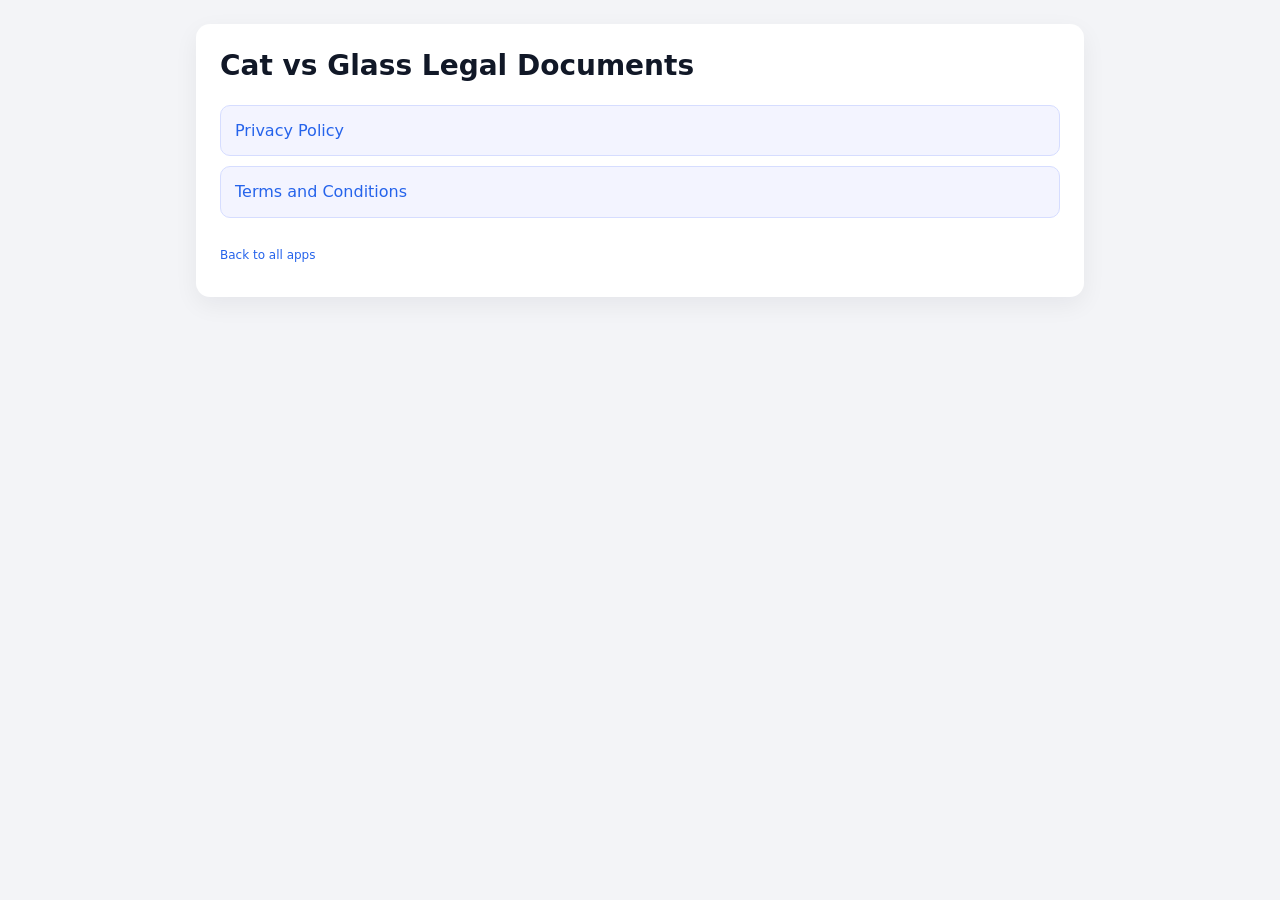
==== cat-vs-glass/index.html @ fed7ea97 "add cat vs glass terms and privacy docs" ====
<!doctype html>
<html lang="en">
  <head>
    <meta charset="utf-8" />
    <meta name="viewport" content="width=device-width, initial-scale=1" />
    <title>Cat vs Glass Legal Documents</title>
    <meta name="description" content="Legal documents for Cat vs Glass." />
    <link rel="stylesheet" href="../style.css" />
  </head>
  <body>
    <main class="legal-main">
      <h1>Cat vs Glass Legal Documents</h1>
      <ul class="doc-list">
        <li><a href="privacy.html">Privacy Policy</a></li>
        <li><a href="terms.html">Terms and Conditions</a></li>
      </ul>
      <p class="small"><a href="../index.html">Back to all apps</a></p>
    </main>
  </body>
</html>
---- style.css ----
body {
  font-family: system-ui, -apple-system, BlinkMacSystemFont, "Segoe UI", Arial,
    sans-serif;
  margin: 0;
  padding: 0;
  line-height: 1.6;
  background: #f3f4f7;
  color: #222;
}

.legal-main {
  max-width: 840px;
  margin: 24px auto;
  padding: 20px 24px;
  background: #ffffff;
  border-radius: 14px;
  box-shadow: 0 8px 24px rgba(15, 23, 42, 0.06);
}

h1,
h2,
h3 {
  color: #111827;
}

h1 {
  margin: 0 0 10px;
  font-size: 28px;
  font-weight: 700;
}

h2 {
  margin: 28px 0 10px;
  font-size: 20px;
  font-weight: 600;
}

h3 {
  margin: 18px 0 8px;
  font-size: 17px;
  font-weight: 600;
}

p {
  margin: 0 0 12px;
}

ul {
  padding-left: 20px;
  margin: 0 0 12px;
}

a {
  color: #2563eb;
  text-decoration: none;
}

a:hover,
a:focus {
  text-decoration: underline;
  outline: none;
}

.doc-list {
  list-style: none;
  padding: 0;
  margin: 16px 0 0;
}

.doc-list li {
  margin-bottom: 10px;
}

.doc-list a {
  display: block;
  padding: 12px 14px;
  border-radius: 10px;
  background: #f3f4ff;
  border: 1px solid #d6ddff;
  font-weight: 500;
}

.doc-list a:hover,
.doc-list a:focus {
  background: #e0e7ff;
  text-decoration: none;
}

.app-card {
  padding: 14px 16px;
  border: 1px solid #e5e7eb;
  border-radius: 12px;
  margin: 14px 0;
  background: #fff;
}

.app-card h2 {
  margin-top: 0;
}

.small,
em {
  color: #6b7280;
}

.small {
  margin-top: 28px;
  font-size: 12px;
}

code {
  background: #f6f8fa;
  border: 1px solid #e6e6e6;
  padding: 0 0.25em;
  border-radius: 4px;
  font-family: ui-monospace, SFMono-Regular, Menlo, Consolas, "Liberation Mono",
    monospace;
  font-size: 0.95em;
}

@media (max-width: 480px) {
  .legal-main {
    margin: 12px;
    padding: 14px;
  }

  h1 {
    font-size: 24px;
  }

  h2 {
    font-size: 18px;
  }
}

@media (prefers-color-scheme: dark) {
  body {
    background: #020617;
    color: #e5e7eb;
  }

  .legal-main,
  .app-card {
    background: #020617;
    border-color: #111827;
    box-shadow: 0 10px 30px rgba(0, 0, 0, 0.5);
  }

  h1,
  h2,
  h3 {
    color: #f9fafb;
  }

  a {
    color: #60a5fa;
  }

  code {
    background: #020617;
    border-color: #1f2933;
  }

  .doc-list a {
    background: #020617;
    border-color: #1f2937;
    color: #e5e7eb;
  }

  .doc-list a:hover,
  .doc-list a:focus {
    background: #0b1120;
  }
}
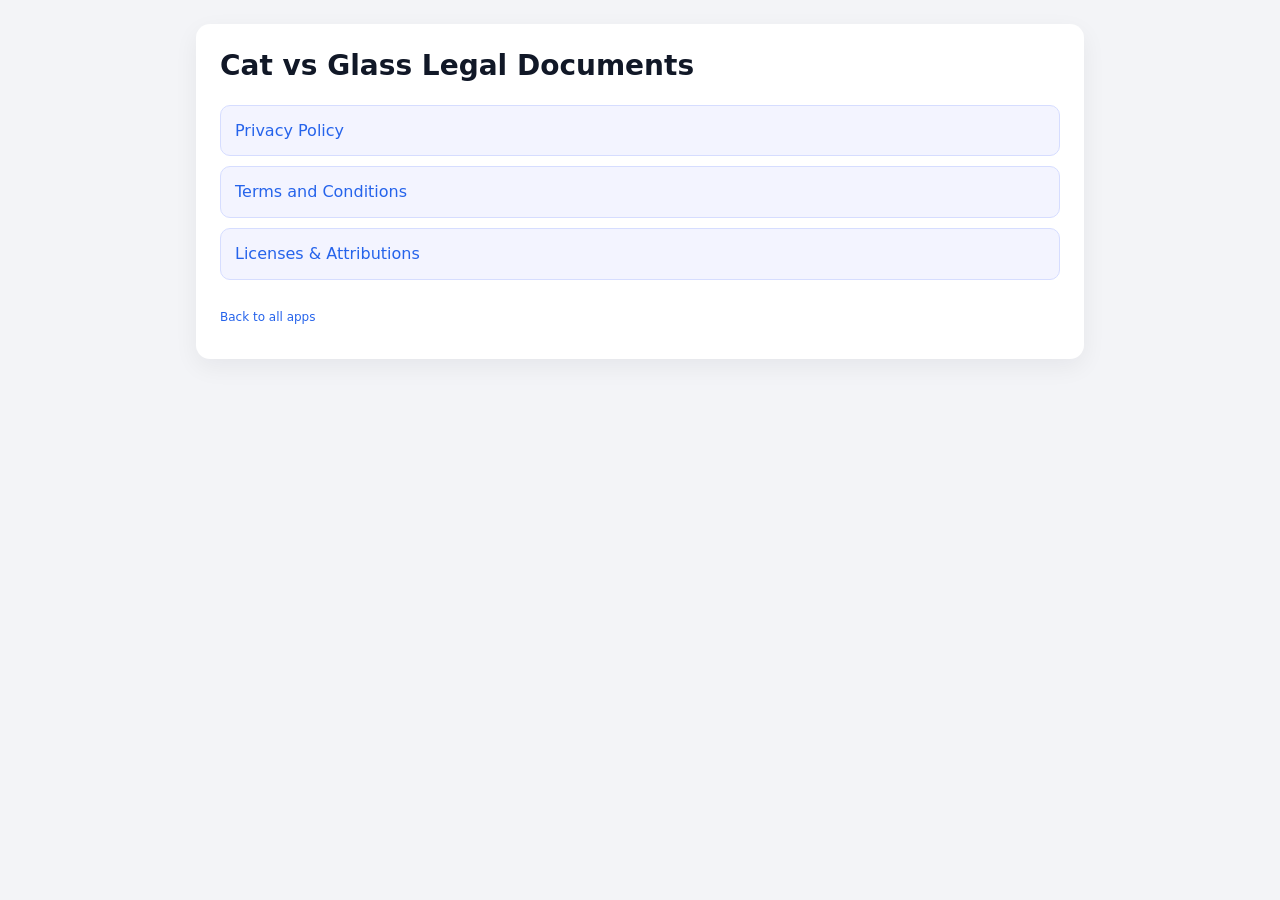
==== commit 182d27eb: "update cat vs glass legal pages" ====
--- a/cat-vs-glass/index.html
+++ b/cat-vs-glass/index.html
@@ -4,7 +4,7 @@
     <meta charset="utf-8" />
     <meta name="viewport" content="width=device-width, initial-scale=1" />
     <title>Cat vs Glass Legal Documents</title>
-    <meta name="description" content="Legal documents for Cat vs Glass." />
+    <meta name="description" content="Legal documents and third-party attributions for Cat vs Glass." />
     <link rel="stylesheet" href="../style.css" />
   </head>
   <body>
@@ -13,6 +13,7 @@
       <ul class="doc-list">
         <li><a href="privacy.html">Privacy Policy</a></li>
         <li><a href="terms.html">Terms and Conditions</a></li>
+        <li><a href="licenses.html">Licenses &amp; Attributions</a></li>
       </ul>
       <p class="small"><a href="../index.html">Back to all apps</a></p>
     </main>
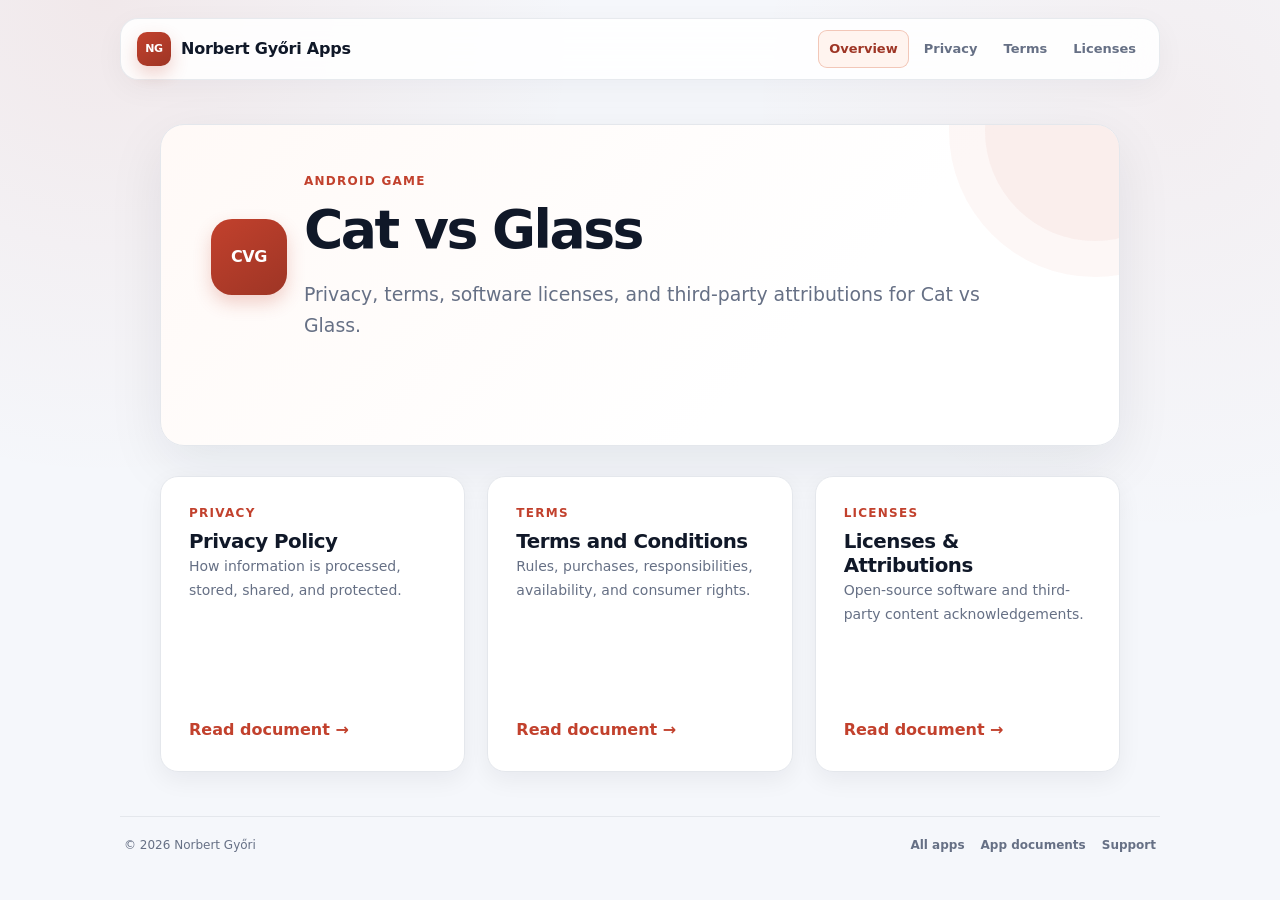
==== commit 9874fd94: "Restyle legal site" ====
--- a/cat-vs-glass/index.html
+++ b/cat-vs-glass/index.html
@@ -1,21 +1,14 @@
-<!doctype html>
+<!DOCTYPE html>
+
 <html lang="en">
-  <head>
-    <meta charset="utf-8" />
-    <meta name="viewport" content="width=device-width, initial-scale=1" />
-    <title>Cat vs Glass Legal Documents</title>
-    <meta name="description" content="Legal documents and third-party attributions for Cat vs Glass." />
-    <link rel="stylesheet" href="../style.css" />
-  </head>
-  <body>
-    <main class="legal-main">
-      <h1>Cat vs Glass Legal Documents</h1>
-      <ul class="doc-list">
-        <li><a href="privacy.html">Privacy Policy</a></li>
-        <li><a href="terms.html">Terms and Conditions</a></li>
-        <li><a href="licenses.html">Licenses &amp; Attributions</a></li>
-      </ul>
-      <p class="small"><a href="../index.html">Back to all apps</a></p>
-    </main>
-  </body>
-</html>
+<head>
+<meta charset="utf-8"/>
+<meta content="width=device-width, initial-scale=1" name="viewport"/>
+<meta content="light dark" name="color-scheme"/>
+<meta content="#111827" name="theme-color"/>
+<title>Cat vs Glass — Legal Documents</title>
+<meta content="Privacy, terms, software licenses, and third-party attributions for Cat vs Glass." name="description"/>
+<link href="../style.css" rel="stylesheet"/>
+</head>
+<body class="theme-cat"><div class="site-shell"><header class="site-header"><div class="header-inner"><a aria-label="Norbert Győri Apps home" class="brand" href="../index.html"><span aria-hidden="true" class="brand-mark">NG</span><span class="brand-name">Norbert Győri Apps</span></a><nav aria-label="Cat vs Glass legal documents" class="app-nav"><a aria-current="page" href="index.html">Overview</a><a href="privacy.html">Privacy</a><a href="terms.html">Terms</a><a href="licenses.html">Licenses</a></nav></div></header><main class="app-overview"><section class="app-hero"><div class="app-identity"><span aria-hidden="true" class="app-icon app-icon-large">CVG</span><div><p class="eyebrow">Android game</p><h1>Cat vs Glass</h1><p class="lead">Privacy, terms, software licenses, and third-party attributions for Cat vs Glass.</p></div></div></section><section aria-label="Legal documents" class="document-grid"><article class="document-link-card"><span class="document-kicker">Privacy</span><h2><a href="privacy.html">Privacy Policy</a></h2><p>How information is processed, stored, shared, and protected.</p><a class="primary-link" href="privacy.html">Read document →</a></article><article class="document-link-card"><span class="document-kicker">Terms</span><h2><a href="terms.html">Terms and Conditions</a></h2><p>Rules, purchases, responsibilities, availability, and consumer rights.</p><a class="primary-link" href="terms.html">Read document →</a></article><article class="document-link-card"><span class="document-kicker">Licenses</span><h2><a href="licenses.html">Licenses &amp; Attributions</a></h2><p>Open-source software and third-party content acknowledgements.</p><a class="primary-link" href="licenses.html">Read document →</a></article></section></main><footer class="site-footer"><div class="footer-inner"><p>© 2026 Norbert Győri</p><div class="footer-links"><a href="../index.html">All apps</a><a href="index.html">App documents</a><a href="mailto:noisenest.app@gmail.com">Support</a></div></div></footer></div></body>
+</html>
--- a/style.css
+++ b/style.css
@@ -1,174 +1,828 @@
+:root {
+  color-scheme: light dark;
+  --page-bg: #f5f7fb;
+  --surface: #ffffff;
+  --surface-muted: #f8fafc;
+  --text: #182033;
+  --text-muted: #667085;
+  --heading: #101828;
+  --border: #e4e7ec;
+  --border-strong: #d0d5dd;
+  --shadow: 0 18px 55px rgba(16, 24, 40, 0.08);
+  --shadow-soft: 0 8px 24px rgba(16, 24, 40, 0.06);
+  --accent: #475467;
+  --accent-strong: #344054;
+  --accent-soft: #f2f4f7;
+  --accent-border: #d0d5dd;
+  --focus-ring: rgba(37, 99, 235, 0.32);
+  --radius-xl: 24px;
+  --radius-lg: 18px;
+  --radius-md: 13px;
+  --content-width: 960px;
+  font-family: Inter, ui-sans-serif, system-ui, -apple-system, BlinkMacSystemFont,
+    "Segoe UI", sans-serif;
+}
+
+.theme-cat {
+  --accent: #c2412d;
+  --accent-strong: #9e3525;
+  --accent-soft: #fff4ef;
+  --accent-border: #f2c7b8;
+}
+
+.theme-noise {
+  --accent: #5b55b8;
+  --accent-strong: #47419a;
+  --accent-soft: #f4f3ff;
+  --accent-border: #d5d2f7;
+}
+
+* {
+  box-sizing: border-box;
+}
+
+html {
+  scroll-behavior: smooth;
+}
+
 body {
-  font-family: system-ui, -apple-system, BlinkMacSystemFont, "Segoe UI", Arial,
-    sans-serif;
+  min-width: 320px;
   margin: 0;
-  padding: 0;
-  line-height: 1.6;
-  background: #f3f4f7;
-  color: #222;
-}
-
-.legal-main {
-  max-width: 840px;
-  margin: 24px auto;
-  padding: 20px 24px;
-  background: #ffffff;
-  border-radius: 14px;
-  box-shadow: 0 8px 24px rgba(15, 23, 42, 0.06);
+  background:
+    radial-gradient(circle at 8% 0%, color-mix(in srgb, var(--accent) 8%, transparent), transparent 30rem),
+    radial-gradient(circle at 92% 12%, color-mix(in srgb, var(--accent) 5%, transparent), transparent 27rem),
+    var(--page-bg);
+  color: var(--text);
+  font-size: 16px;
+  line-height: 1.72;
+  -webkit-font-smoothing: antialiased;
+  text-rendering: optimizeLegibility;
+}
+
+.site-shell {
+  min-height: 100vh;
+  display: flex;
+  flex-direction: column;
+}
+
+.site-header {
+  padding: 18px 24px 0;
+}
+
+.header-inner,
+.footer-inner {
+  width: min(100%, calc(var(--content-width) + 80px));
+  margin: 0 auto;
+}
+
+.header-inner {
+  min-height: 62px;
+  padding: 10px 12px 10px 16px;
+  display: flex;
+  align-items: center;
+  justify-content: space-between;
+  gap: 18px;
+  border: 1px solid color-mix(in srgb, var(--border) 88%, transparent);
+  border-radius: 18px;
+  background: color-mix(in srgb, var(--surface) 88%, transparent);
+  box-shadow: 0 8px 30px rgba(16, 24, 40, 0.045);
+  backdrop-filter: blur(16px);
+  -webkit-backdrop-filter: blur(16px);
+}
+
+.brand {
+  display: inline-flex;
+  align-items: center;
+  gap: 10px;
+  color: var(--heading);
+  font-weight: 720;
+  letter-spacing: -0.015em;
+  white-space: nowrap;
+}
+
+.brand:hover {
+  text-decoration: none;
+}
+
+.brand-mark,
+.app-icon {
+  display: inline-grid;
+  place-items: center;
+  flex: 0 0 auto;
+  background: linear-gradient(145deg, var(--accent), var(--accent-strong));
+  color: #fff;
+  box-shadow: 0 8px 18px color-mix(in srgb, var(--accent) 23%, transparent);
+  font-weight: 800;
+  letter-spacing: -0.03em;
+}
+
+.brand-mark {
+  width: 34px;
+  height: 34px;
+  border-radius: 10px;
+  font-size: 11px;
+}
+
+.header-label {
+  color: var(--text-muted);
+  font-size: 13px;
+  font-weight: 600;
+}
+
+.app-nav {
+  display: flex;
+  align-items: center;
+  gap: 4px;
+  overflow-x: auto;
+  scrollbar-width: none;
+}
+
+.app-nav::-webkit-scrollbar {
+  display: none;
+}
+
+.app-nav a {
+  padding: 8px 11px;
+  border-radius: 9px;
+  color: var(--text-muted);
+  font-size: 13px;
+  font-weight: 650;
+  white-space: nowrap;
+}
+
+.app-nav a:hover,
+.app-nav a:focus-visible {
+  color: var(--accent-strong);
+  background: var(--accent-soft);
+  text-decoration: none;
+}
+
+.app-nav a[aria-current="page"] {
+  color: var(--accent-strong);
+  background: var(--accent-soft);
+  box-shadow: inset 0 0 0 1px var(--accent-border);
+}
+
+main {
+  width: min(calc(100% - 32px), var(--content-width));
+  margin: 44px auto;
+  flex: 1;
+}
+
+.landing-main,
+.app-overview {
+  display: grid;
+  gap: 30px;
+}
+
+.landing-hero,
+.app-hero {
+  padding: 48px 50px;
+  overflow: hidden;
+  position: relative;
+  border: 1px solid var(--border);
+  border-radius: var(--radius-xl);
+  background:
+    linear-gradient(135deg, color-mix(in srgb, var(--accent-soft) 52%, var(--surface)), var(--surface) 66%);
+  box-shadow: var(--shadow);
+}
+
+.landing-hero::after,
+.app-hero::after {
+  content: "";
+  position: absolute;
+  width: 220px;
+  height: 220px;
+  right: -86px;
+  top: -104px;
+  border-radius: 50%;
+  background: color-mix(in srgb, var(--accent) 9%, transparent);
+  box-shadow: 0 0 0 36px color-mix(in srgb, var(--accent) 4%, transparent);
+  pointer-events: none;
+}
+
+.eyebrow,
+.app-type,
+.document-kicker {
+  margin: 0 0 8px;
+  color: var(--accent);
+  font-size: 12px;
+  font-weight: 800;
+  letter-spacing: 0.105em;
+  line-height: 1.35;
+  text-transform: uppercase;
 }
 
 h1,
 h2,
 h3 {
-  color: #111827;
+  color: var(--heading);
+  line-height: 1.23;
+  text-wrap: balance;
 }
 
 h1 {
-  margin: 0 0 10px;
-  font-size: 28px;
+  margin: 0;
+  font-size: clamp(2rem, 5vw, 3.35rem);
+  font-weight: 790;
+  letter-spacing: -0.046em;
+}
+
+h2 {
+  margin: 2.25em 0 0.55em;
+  font-size: clamp(1.25rem, 2.4vw, 1.58rem);
+  font-weight: 760;
+  letter-spacing: -0.025em;
+  scroll-margin-top: 24px;
+}
+
+h3 {
+  margin: 1.65em 0 0.45em;
+  font-size: 1.08rem;
+  font-weight: 750;
+  letter-spacing: -0.012em;
+}
+
+.lead {
+  max-width: 720px;
+  margin: 16px 0 0;
+  color: var(--text-muted);
+  font-size: clamp(1.03rem, 2vw, 1.18rem);
+  line-height: 1.65;
+}
+
+p {
+  margin: 0 0 1em;
+}
+
+ul,
+ol {
+  margin: 0 0 1.15em;
+  padding-left: 1.4em;
+}
+
+li {
+  padding-left: 0.18em;
+  margin: 0.32em 0;
+}
+
+li::marker {
+  color: var(--accent);
+}
+
+a {
+  color: var(--accent);
+  font-weight: 600;
+  text-decoration: none;
+  text-underline-offset: 0.18em;
+}
+
+a:hover {
+  text-decoration: underline;
+}
+
+a:focus-visible,
+summary:focus-visible {
+  outline: 3px solid var(--focus-ring);
+  outline-offset: 3px;
+  border-radius: 5px;
+}
+
+.app-grid,
+.document-grid {
+  display: grid;
+  grid-template-columns: repeat(2, minmax(0, 1fr));
+  gap: 22px;
+}
+
+.app-card,
+.document-link-card {
+  position: relative;
+  padding: 28px;
+  border: 1px solid var(--border);
+  border-radius: var(--radius-lg);
+  background: var(--surface);
+  box-shadow: var(--shadow-soft);
+}
+
+.app-card {
+  display: flex;
+  flex-direction: column;
+  min-height: 330px;
+  overflow: hidden;
+}
+
+.app-card::before {
+  content: "";
+  position: absolute;
+  inset: 0 0 auto;
+  height: 4px;
+  background: linear-gradient(90deg, var(--accent), color-mix(in srgb, var(--accent) 35%, transparent));
+}
+
+.app-card-top,
+.app-identity {
+  display: flex;
+  align-items: center;
+  gap: 17px;
+}
+
+.app-icon {
+  width: 52px;
+  height: 52px;
+  border-radius: 15px;
+  font-size: 12px;
+}
+
+.app-icon-large {
+  width: 76px;
+  height: 76px;
+  border-radius: 21px;
+  font-size: 16px;
+}
+
+.app-card h2,
+.document-link-card h2 {
+  margin: 0;
+}
+
+.app-card h2 {
+  font-size: 1.38rem;
+}
+
+.app-card h2 a,
+.document-link-card h2 a {
+  color: var(--heading);
+}
+
+.app-type {
+  margin-bottom: 4px;
+}
+
+.app-description {
+  margin: 22px 0;
+  color: var(--text-muted);
+}
+
+.card-links {
+  display: flex;
+  flex-wrap: wrap;
+  gap: 8px;
+  margin-bottom: 24px;
+}
+
+.card-links a,
+.document-footer-nav a {
+  padding: 7px 10px;
+  border: 1px solid var(--accent-border);
+  border-radius: 999px;
+  background: var(--accent-soft);
+  font-size: 12px;
+}
+
+.primary-link {
+  margin-top: auto;
+  font-weight: 750;
+}
+
+.verification-note {
+  margin: 0;
+  color: var(--text-muted);
+  font-size: 13px;
+  text-align: center;
+}
+
+code {
+  padding: 0.15em 0.42em;
+  border: 1px solid var(--border);
+  border-radius: 6px;
+  background: var(--surface-muted);
+  color: var(--heading);
+  font-family: ui-monospace, SFMono-Regular, Menlo, Consolas, monospace;
+  font-size: 0.92em;
+}
+
+.app-identity {
+  position: relative;
+  z-index: 1;
+}
+
+.document-grid {
+  grid-template-columns: repeat(3, minmax(0, 1fr));
+}
+
+.document-link-card {
+  min-height: 240px;
+  display: flex;
+  flex-direction: column;
+  transition: transform 160ms ease, box-shadow 160ms ease, border-color 160ms ease;
+}
+
+.document-link-card:hover {
+  transform: translateY(-3px);
+  border-color: var(--accent-border);
+  box-shadow: var(--shadow);
+}
+
+.document-link-card h2 {
+  font-size: 1.24rem;
+}
+
+.document-link-card p {
+  color: var(--text-muted);
+  font-size: 14px;
+}
+
+.document-card {
+  max-width: 880px;
+  padding: clamp(26px, 5vw, 58px);
+  border: 1px solid var(--border);
+  border-radius: var(--radius-xl);
+  background: var(--surface);
+  box-shadow: var(--shadow);
+}
+
+.document-header {
+  margin-bottom: 28px;
+  padding-bottom: 26px;
+  border-bottom: 1px solid var(--border);
+}
+
+.document-header h1 {
+  font-size: clamp(2rem, 5vw, 3.05rem);
+}
+
+.updated-badge {
+  display: inline-flex;
+  align-items: center;
+  margin: 18px 0 0;
+  padding: 6px 10px;
+  border: 1px solid var(--accent-border);
+  border-radius: 999px;
+  background: var(--accent-soft);
+  color: var(--accent-strong);
+  font-size: 12px;
   font-weight: 700;
-}
-
-h2 {
-  margin: 28px 0 10px;
-  font-size: 20px;
-  font-weight: 600;
-}
-
-h3 {
-  margin: 18px 0 8px;
-  font-size: 17px;
-  font-weight: 600;
-}
-
-p {
-  margin: 0 0 12px;
-}
-
-ul {
-  padding-left: 20px;
-  margin: 0 0 12px;
-}
-
-a {
-  color: #2563eb;
-  text-decoration: none;
-}
-
-a:hover,
-a:focus {
-  text-decoration: underline;
-  outline: none;
-}
-
-.doc-list {
-  list-style: none;
-  padding: 0;
-  margin: 16px 0 0;
-}
-
-.doc-list li {
-  margin-bottom: 10px;
-}
-
-.doc-list a {
-  display: block;
-  padding: 12px 14px;
-  border-radius: 10px;
-  background: #f3f4ff;
-  border: 1px solid #d6ddff;
-  font-weight: 500;
-}
-
-.doc-list a:hover,
-.doc-list a:focus {
-  background: #e0e7ff;
-  text-decoration: none;
-}
-
-.app-card {
+  line-height: 1.3;
+}
+
+.toc {
+  margin: 0 0 30px;
   padding: 14px 16px;
-  border: 1px solid #e5e7eb;
-  border-radius: 12px;
-  margin: 14px 0;
-  background: #fff;
-}
-
-.app-card h2 {
-  margin-top: 0;
-}
-
-.small,
-em {
-  color: #6b7280;
-}
-
-.small {
-  margin-top: 28px;
+  border: 1px solid var(--border);
+  border-radius: var(--radius-md);
+  background: var(--surface-muted);
+}
+
+.toc summary {
+  color: var(--heading);
+  cursor: pointer;
+  font-size: 14px;
+  font-weight: 750;
+}
+
+.toc nav {
+  margin-top: 12px;
+  padding-top: 10px;
+  border-top: 1px solid var(--border);
+}
+
+.toc ul {
+  columns: 2;
+  column-gap: 30px;
+  margin: 0;
+  padding-left: 1.2em;
+  font-size: 13px;
+}
+
+.toc li {
+  break-inside: avoid;
+  margin: 0 0 6px;
+}
+
+.document-card > p,
+.document-card > ul,
+.document-card > ol,
+.document-card > h2,
+.document-card > h3 {
+  max-width: 74ch;
+}
+
+.document-card strong {
+  color: var(--heading);
+}
+
+.table-wrap {
+  width: 100%;
+  margin: 20px 0 32px;
+  overflow-x: auto;
+  border: 1px solid var(--border);
+  border-radius: var(--radius-md);
+  background: var(--surface);
+  -webkit-overflow-scrolling: touch;
+}
+
+table {
+  width: 100%;
+  min-width: 650px;
+  border-collapse: collapse;
+  font-size: 13px;
+  line-height: 1.5;
+}
+
+th,
+td {
+  padding: 13px 14px;
+  border-bottom: 1px solid var(--border);
+  text-align: left;
+  vertical-align: top;
+  overflow-wrap: anywhere;
+}
+
+th {
+  background: var(--surface-muted);
+  color: var(--heading);
+  font-size: 11px;
+  font-weight: 800;
+  letter-spacing: 0.055em;
+  text-transform: uppercase;
+}
+
+tbody tr:last-child td {
+  border-bottom: 0;
+}
+
+tbody tr:hover td {
+  background: color-mix(in srgb, var(--accent-soft) 42%, transparent);
+}
+
+.document-footer-nav {
+  display: flex;
+  flex-wrap: wrap;
+  gap: 9px;
+  margin-top: 42px;
+  padding-top: 24px;
+  border-top: 1px solid var(--border);
+}
+
+.site-footer {
+  padding: 0 24px 26px;
+}
+
+.footer-inner {
+  display: flex;
+  align-items: center;
+  justify-content: space-between;
+  gap: 20px;
+  padding: 18px 4px;
+  border-top: 1px solid var(--border);
+  color: var(--text-muted);
   font-size: 12px;
 }
 
-code {
-  background: #f6f8fa;
-  border: 1px solid #e6e6e6;
-  padding: 0 0.25em;
-  border-radius: 4px;
-  font-family: ui-monospace, SFMono-Regular, Menlo, Consolas, "Liberation Mono",
-    monospace;
-  font-size: 0.95em;
-}
-
-@media (max-width: 480px) {
-  .legal-main {
-    margin: 12px;
-    padding: 14px;
-  }
-
-  h1 {
-    font-size: 24px;
-  }
-
-  h2 {
-    font-size: 18px;
+.footer-inner p {
+  margin: 0;
+}
+
+.footer-links {
+  display: flex;
+  flex-wrap: wrap;
+  justify-content: flex-end;
+  gap: 16px;
+}
+
+.footer-links a {
+  color: var(--text-muted);
+  font-weight: 650;
+}
+
+@media (max-width: 820px) {
+  .site-header {
+    padding: 12px 12px 0;
+  }
+
+  .header-inner {
+    align-items: flex-start;
+    flex-direction: column;
+    gap: 8px;
+    padding: 12px;
+  }
+
+  .app-nav {
+    width: 100%;
+    padding-top: 8px;
+    border-top: 1px solid var(--border);
+  }
+
+  main {
+    width: min(calc(100% - 24px), var(--content-width));
+    margin: 24px auto 34px;
+  }
+
+  .landing-hero,
+  .app-hero {
+    padding: 34px 28px;
+  }
+
+  .app-grid,
+  .document-grid {
+    grid-template-columns: 1fr;
+  }
+
+  .document-link-card {
+    min-height: 0;
+  }
+
+  .toc ul {
+    columns: 1;
+  }
+}
+
+@media (max-width: 640px) {
+  body {
+    line-height: 1.67;
+  }
+
+  .brand-name {
+    font-size: 14px;
+  }
+
+  .header-label {
+    display: none;
+  }
+
+  .app-nav a {
+    padding: 7px 9px;
+    font-size: 12px;
+  }
+
+  .landing-hero,
+  .app-hero,
+  .document-card {
+    border-radius: 18px;
+  }
+
+  .landing-hero,
+  .app-hero {
+    padding: 28px 22px;
+  }
+
+  .app-identity {
+    align-items: flex-start;
+  }
+
+  .app-icon-large {
+    width: 58px;
+    height: 58px;
+    border-radius: 16px;
+    font-size: 13px;
+  }
+
+  .app-card {
+    min-height: 0;
+    padding: 23px;
+  }
+
+  .document-card {
+    padding: 25px 20px 30px;
+  }
+
+  .document-header {
+    margin-bottom: 22px;
+  }
+
+  .table-wrap {
+    overflow: visible;
+    border: 0;
+    background: transparent;
+  }
+
+  table,
+  thead,
+  tbody,
+  tr,
+  th,
+  td {
+    display: block;
+    min-width: 0;
+    width: 100%;
+  }
+
+  thead {
+    display: none;
+  }
+
+  tbody {
+    display: grid;
+    gap: 12px;
+  }
+
+  tbody tr {
+    padding: 12px 14px;
+    border: 1px solid var(--border);
+    border-radius: 12px;
+    background: var(--surface-muted);
+    box-shadow: var(--shadow-soft);
+  }
+
+  td {
+    padding: 8px 0;
+    border-bottom: 1px solid var(--border);
+  }
+
+  td:last-child {
+    border-bottom: 0;
+  }
+
+  td::before {
+    content: attr(data-label);
+    display: block;
+    margin-bottom: 3px;
+    color: var(--text-muted);
+    font-size: 10px;
+    font-weight: 800;
+    letter-spacing: 0.065em;
+    text-transform: uppercase;
+  }
+
+  tbody tr:hover td {
+    background: transparent;
+  }
+
+  .footer-inner {
+    align-items: flex-start;
+    flex-direction: column;
+  }
+
+  .footer-links {
+    justify-content: flex-start;
+  }
+}
+
+@media (prefers-reduced-motion: reduce) {
+  html {
+    scroll-behavior: auto;
+  }
+
+  *,
+  *::before,
+  *::after {
+    transition: none !important;
   }
 }
 
 @media (prefers-color-scheme: dark) {
+  :root {
+    --page-bg: #0b1020;
+    --surface: #11182a;
+    --surface-muted: #151e33;
+    --text: #d9e0ec;
+    --text-muted: #9ca8bb;
+    --heading: #f7f9fc;
+    --border: #28334a;
+    --border-strong: #354158;
+    --shadow: 0 22px 60px rgba(0, 0, 0, 0.34);
+    --shadow-soft: 0 10px 26px rgba(0, 0, 0, 0.24);
+    --focus-ring: rgba(125, 173, 255, 0.42);
+  }
+
+  .theme-cat {
+    --accent: #ff8b70;
+    --accent-strong: #ffad99;
+    --accent-soft: #2b1a1c;
+    --accent-border: #65352f;
+  }
+
+  .theme-noise {
+    --accent: #aaa4ff;
+    --accent-strong: #c7c3ff;
+    --accent-soft: #201e3f;
+    --accent-border: #4b477d;
+  }
+
+  .theme-root {
+    --accent: #a6b0c2;
+    --accent-strong: #d0d5dd;
+    --accent-soft: #1b2436;
+    --accent-border: #354158;
+  }
+
+  .header-inner {
+    background: rgba(17, 24, 42, 0.84);
+  }
+
+  .landing-hero,
+  .app-hero {
+    background: linear-gradient(135deg, color-mix(in srgb, var(--accent-soft) 72%, var(--surface)), var(--surface) 67%);
+  }
+}
+
+@supports not (color: color-mix(in srgb, black, white)) {
   body {
-    background: #020617;
-    color: #e5e7eb;
-  }
-
-  .legal-main,
-  .app-card {
-    background: #020617;
-    border-color: #111827;
-    box-shadow: 0 10px 30px rgba(0, 0, 0, 0.5);
-  }
-
-  h1,
-  h2,
-  h3 {
-    color: #f9fafb;
-  }
-
-  a {
-    color: #60a5fa;
-  }
-
-  code {
-    background: #020617;
-    border-color: #1f2933;
-  }
-
-  .doc-list a {
-    background: #020617;
-    border-color: #1f2937;
-    color: #e5e7eb;
-  }
-
-  .doc-list a:hover,
-  .doc-list a:focus {
-    background: #0b1120;
-  }
-}
+    background: var(--page-bg);
+  }
+
+  .header-inner {
+    background: var(--surface);
+  }
+}
